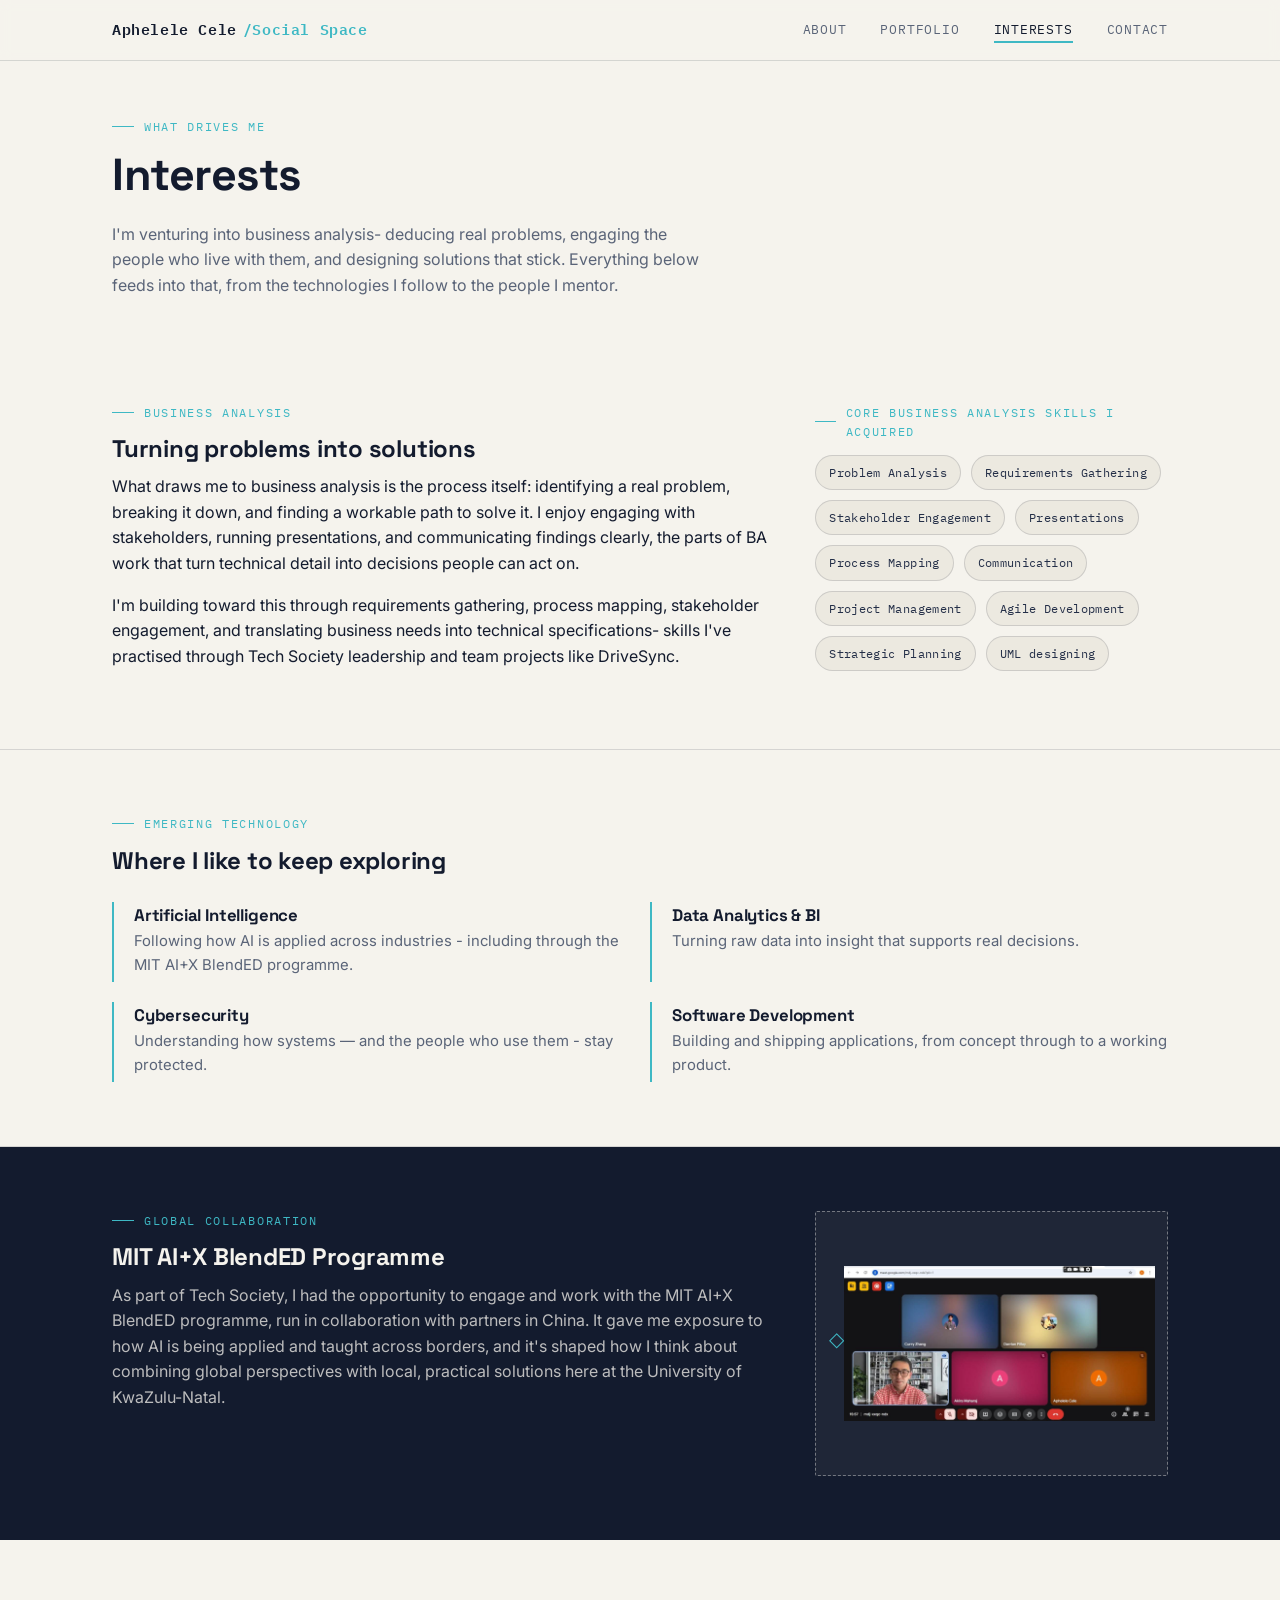
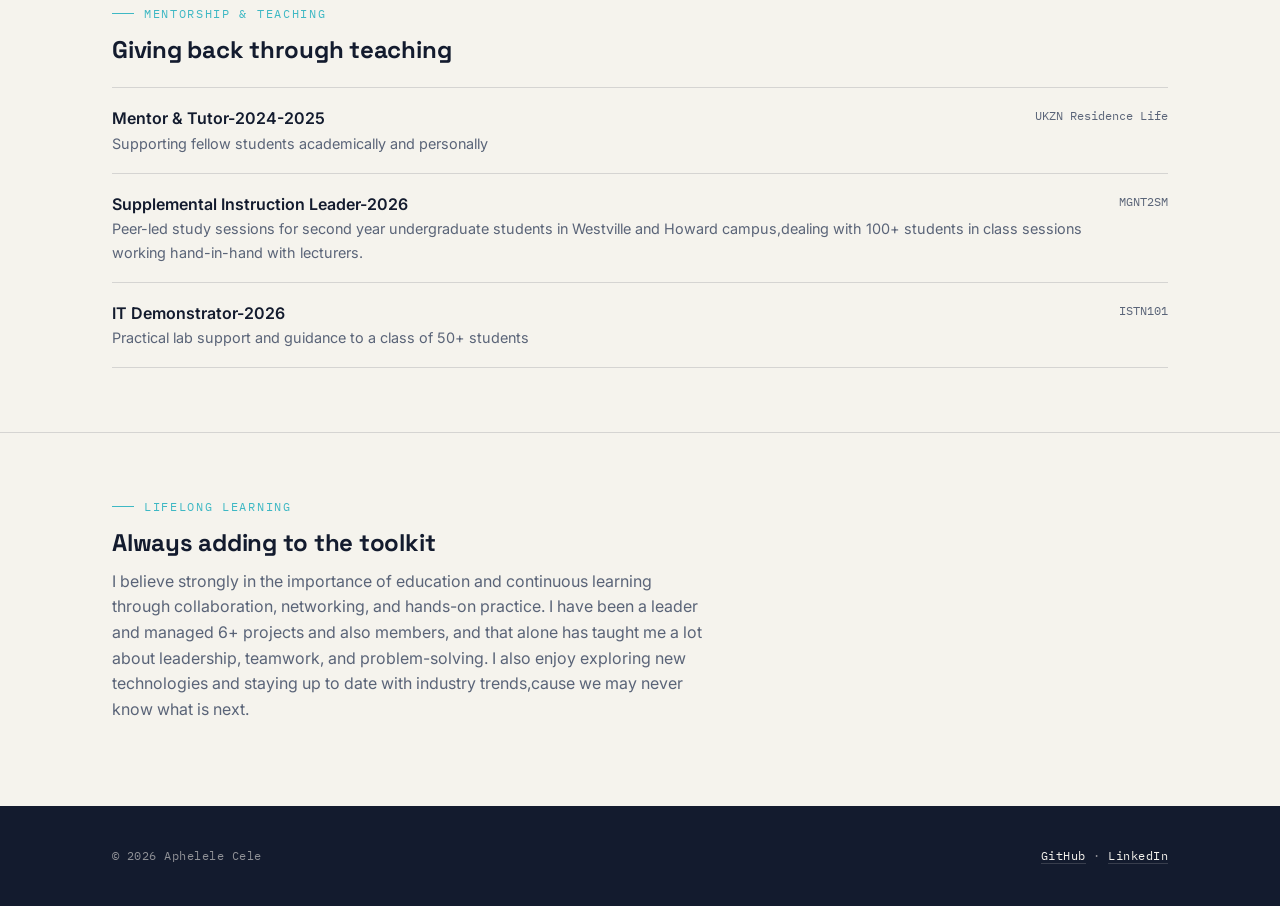
==== interests.html @ 40a5112f "Add files via upload" ====
<!DOCTYPE html>
<html lang="en">
<head>
  <meta charset="UTF-8" />
  <meta name="viewport" content="width=device-width, initial-scale=1.0" />
  <title>Interests — Aphelele Cele</title>
  <meta name="description" content="What drives Aphelele Cele — business analysis, emerging tech, mentorship, and lifelong learning." />
  <link rel="preconnect" href="https://fonts.googleapis.com">
  <link href="https://fonts.googleapis.com/css2?family=Space+Grotesk:wght@500;600;700&family=Inter:wght@400;500;600&family=IBM+Plex+Mono:wght@400;500;600&display=swap" rel="stylesheet">
  <link rel="stylesheet" href="css/style.css">
</head>
<body>

  <header class="site-header">
    <nav class="nav">
      <a href="index.html" class="logo">Aphelele Cele<span>/Social Space</span></a>
      <button class="nav-toggle" aria-label="Toggle navigation">
        <span></span><span></span><span></span>
      </button>
      <ul class="nav-links">
        <li><a href="index.html">About</a></li>
        <li><a href="portfolio.html">Portfolio</a></li>
        <li><a href="interests.html">Interests</a></li>
        <li><a href="contact.html">Contact</a></li>
      </ul>
    </nav>
  </header>

  <main>
    <section class="section" style="padding-top:56px; border-bottom:none;">
      <div class="wrap">
        <div class="eyebrow">What drives me</div>
        <h1 style="font-size:clamp(2rem,4vw,2.8rem);">Interests</h1>
        <p class="lede" style="color:var(--slate); max-width:60ch;">
          I'm venturing into business analysis- deducing real problems, engaging the people
          who live with them, and designing solutions that stick. Everything below feeds into
          that, from the technologies I follow to the people I mentor.
        </p>
      </div>
    </section>

    <!-- Business analysis focus -->
    <section class="section" style="padding-top:24px;">
      <div class="wrap two-col">
        <div>
          <div class="eyebrow">Business analysis</div>
          <h2>Turning problems into solutions</h2>
          <p>
            What draws me to business analysis is the process itself: identifying a real
            problem, breaking it down, and finding a workable path to solve it. I enjoy
            engaging with stakeholders, running presentations, and communicating findings
            clearly, the parts of BA work that turn technical detail into decisions people
            can act on.
          </p>
          <p>
            I'm building toward this through requirements gathering, process mapping,
            stakeholder engagement, and translating business needs into technical
            specifications- skills I've practised through Tech Society leadership and
            team projects like DriveSync.
          </p>
        </div>
        <div>
          <div class="eyebrow">Core Business Analysis skills I Acquired</div>
          <div class="tag-row">
              <span class="tag">Problem Analysis</span>
              <span class="tag">Requirements Gathering</span>
              <span class="tag">Stakeholder Engagement</span>
              <span class="tag">Presentations</span>
              <span class="tag">Process Mapping</span>
              <span class="tag">Communication</span>
              <span class="tag">Project Management </span>
              <span class="tag">Agile Development </span>
              <span class="tag">Strategic Planning </span>
              <span class="tag">UML designing </span>
          </div>
        </div>
      </div>
    </section>

    <!-- Tech interests -->
    <section class="section">
      <div class="wrap">
        <div class="eyebrow">Emerging technology</div>
        <h2>Where I like to keep exploring</h2>
        <div class="interest-list" style="margin-top:28px;">
          <div class="interest-item">
            <h3>Artificial Intelligence</h3>
            <p>Following how AI is applied across industries - including through the MIT AI+X BlendED programme.</p>
          </div>
          <div class="interest-item">
            <h3>Data Analytics &amp; BI</h3>
            <p>Turning raw data into insight that supports real decisions.</p>
          </div>
          <div class="interest-item">
            <h3>Cybersecurity</h3>
            <p>Understanding how systems — and the people who use them - stay protected.</p>
          </div>
          <div class="interest-item">
            <h3>Software Development</h3>
            <p>Building and shipping applications, from concept through to a working product.</p>
          </div>
        </div>
      </div>
    </section>

    <!-- MIT AI+X -->
    <section class="section" style="background:var(--ink); color:var(--paper); border-bottom:none;">
      <div class="wrap two-col">
        <div>
          <div class="eyebrow" style="color:var(--cyan);">Global collaboration</div>
          <h2 style="color:var(--paper);">MIT AI+X BlendED Programme</h2>
          <p style="color:rgba(245,243,237,0.75);">
            As part of Tech Society, I had the opportunity to engage and work with the
            MIT AI+X BlendED programme, run in collaboration with partners in China. It
            gave me exposure to how AI is being applied and taught across borders, and it's
            shaped how I think about combining global perspectives with local, practical
            solutions here at the University of KwaZulu-Natal.
          </p>
        </div>
        <div>
          <!-- PHOTO SPOT — replace with an image from the MIT AI+X programme if available -->
          <div class="photo-frame" style="aspect-ratio:4/3; border-color:rgba(245,243,237,0.4); color:rgba(245,243,237,0.6); background:rgba(245,243,237,0.05);">
              <img src="images/BlendEd.jpeg" alt="Aphelele Cele">
          </div>
        </div>
      </div>
    </section>

    <!-- Mentorship & teaching -->
    <section class="section">
      <div class="wrap">
        <div class="eyebrow">Mentorship &amp; teaching</div>
        <h2>Giving back through teaching</h2>
        <ul class="role-list" style="margin-top:24px;">
          <li>
            <div>
              <div class="role-title">Mentor &amp; Tutor-2024-2025</div>
              <div class="role-meta">Supporting fellow students academically and personally</div>
            </div>
            <div class="role-org">UKZN Residence Life</div>
          </li>
          <li>
            <div>
              <div class="role-title">Supplemental Instruction Leader-2026</div>
              <div class="role-meta">Peer-led study sessions for second year undergraduate students in Westville and Howard campus,dealing with 100+ students in class sessions working hand-in-hand with lecturers.</div>
            </div>
            <div class="role-org">MGNT2SM</div>
          </li>
          <li>
            <div>
              <div class="role-title">IT Demonstrator-2026</div>
              <div class="role-meta">Practical lab support and guidance to a class of 50+ students</div>
            </div>
            <div class="role-org">ISTN101</div>
          </li>
        </ul>
      </div>
    </section>

    <!-- Lifelong learning -->
    <section class="section">
      <div class="wrap">
        <div class="eyebrow">Lifelong learning</div>
        <h2>Always adding to the toolkit</h2>
        <p class="lede" style="color:var(--slate); max-width:60ch; margin-bottom:20px;">
            I believe strongly in the importance of education and continuous learning through
            collaboration, networking, and hands-on practice. I have been a leader and managed 6+ projects and also members, and that alone has taught me a lot about leadership, teamwork, and problem-solving. I also enjoy exploring new technologies and staying up to date with industry trends,cause we may never know what is next.
        </p>
        <div class="tag-row">
         
        </div>
      </div>
    </section>

  </main>

  <footer class="site-footer">
    <div class="wrap">
      <span class="footer-mono">© 2026 Aphelele Cele</span>
      <span class="footer-mono"><a href="https://github.com/ApheleleCele" target="_blank" rel="noopener">GitHub</a> · <a href="https://www.linkedin.com/in/aphelele-cele-b87a442ba" target="_blank" rel="noopener">LinkedIn</a></span>
    </div>
  </footer>

  <script src="js/script.js"></script>
</body>
</html>
---- css/style.css ----
/* =========================================================
   Aphelele Cele — Portfolio
   Design tokens
   ========================================================= */
:root{
  --ink:        #131B2E;   /* primary dark - text & dark sections */
  --ink-soft:   #232E47;
  --paper:      #F5F3ED;   /* light background */
  --paper-dim:  #ECE9E0;
  --slate:      #5A6478;   /* muted text */
  --cyan:       #3EB8C4;   /* primary accent - systems / data */
  --amber:      #E8A33D;   /* secondary accent - achievements */
  --line:       rgba(19,27,46,0.14);
  --line-soft:  rgba(245,243,237,0.16);

  --display:    'Space Grotesk', sans-serif;
  --body:       'Inter', sans-serif;
  --mono:       'IBM Plex Mono', monospace;

  --maxw: 1120px;
  --radius: 2px;
}

*, *::before, *::after{ box-sizing: border-box; }

html{ scroll-behavior: smooth; }

body{
  margin:0;
  background: var(--paper);
  color: var(--ink);
  font-family: var(--body);
  font-size: 16px;
  line-height: 1.6;
  -webkit-font-smoothing: antialiased;
}

img{ max-width:100%; display:block; }

a{ color: inherit; text-decoration: none; }

h1,h2,h3,h4{
  font-family: var(--display);
  line-height: 1.1;
  margin: 0 0 .5em 0;
  letter-spacing: -0.01em;
}

p{ margin: 0 0 1em 0; }

.wrap{
  max-width: var(--maxw);
  margin: 0 auto;
  padding: 0 32px;
}

.eyebrow{
  font-family: var(--mono);
  font-size: 12px;
  letter-spacing: 0.14em;
  text-transform: uppercase;
  color: var(--cyan);
  display:flex;
  align-items:center;
  gap:10px;
  margin-bottom: 14px;
}
.eyebrow::before{
  content:"";
  width: 22px;
  height: 1px;
  background: var(--cyan);
  display:inline-block;
}

/* Visible keyboard focus everywhere */
a:focus-visible, button:focus-visible, input:focus-visible, textarea:focus-visible{
  outline: 2px solid var(--cyan);
  outline-offset: 3px;
}

@media (prefers-reduced-motion: reduce){
  *{ animation-duration: 0.001ms !important; transition-duration: 0.001ms !important; scroll-behavior:auto !important;}
}

/* =========================================================
   Navigation
   ========================================================= */
.site-header{
  position: sticky;
  top:0;
  z-index: 50;
  background: rgba(245,243,237,0.92);
  backdrop-filter: blur(6px);
  border-bottom: 1px solid var(--line);
}
.nav{
  display:flex;
  align-items:center;
  justify-content: space-between;
  padding: 18px 32px;
  max-width: var(--maxw);
  margin: 0 auto;
}
.logo{
  font-family: var(--mono);
  font-weight: 600;
  font-size: 15px;
  letter-spacing: 0.04em;
  display:flex;
  align-items:baseline;
  gap:6px;
}
.logo span{ color: var(--cyan); }

.nav-links{
  display:flex;
  gap: 34px;
  list-style:none;
  margin:0; padding:0;
  font-family: var(--mono);
  font-size: 13px;
  letter-spacing: 0.06em;
  text-transform: uppercase;
}
.nav-links a{
  position: relative;
  padding-bottom: 4px;
  color: var(--slate);
  transition: color .2s ease;
}
.nav-links a:hover{ color: var(--ink); }
.nav-links a.active{ color: var(--ink); }
.nav-links a.active::after{
  content:"";
  position:absolute;
  left:0; right:0; bottom:-1px;
  height:2px;
  background: var(--cyan);
}

.nav-toggle{
  display:none;
  background:none;
  border:none;
  cursor:pointer;
  padding:6px;
}
.nav-toggle span{
  display:block;
  width:22px;
  height:2px;
  background:var(--ink);
  margin:5px 0;
}

@media (max-width: 760px){
  .nav-toggle{ display:block; }
  .nav-links{
    position:absolute;
    top:100%; left:0; right:0;
    background: var(--paper);
    border-bottom: 1px solid var(--line);
    flex-direction: column;
    gap:0;
    display:none;
  }
  .nav-links.open{ display:flex; }
  .nav-links li{ border-top:1px solid var(--line); }
  .nav-links a{ display:block; padding: 16px 32px; }
}

/* =========================================================
   Buttons
   ========================================================= */
.btn{
  display:inline-flex;
  align-items:center;
  gap:10px;
  font-family: var(--mono);
  font-size: 13px;
  letter-spacing: 0.04em;
  text-transform: uppercase;
  padding: 13px 22px;
  border: 1px solid var(--ink);
  border-radius: var(--radius);
  transition: background .2s ease, color .2s ease, transform .15s ease;
}
.btn-primary{
  background: var(--ink);
  color: var(--paper);
}
.btn-primary:hover{ background: var(--cyan); border-color: var(--cyan); color: var(--ink); transform: translateY(-1px);}
.btn-ghost{
  background: transparent;
  color: var(--ink);
}
.btn-ghost:hover{ background: var(--ink); color: var(--paper); }

/* =========================================================
   Hero (About page)
   ========================================================= */
.hero{
  padding: 72px 0 64px;
  border-bottom: 1px solid var(--line);
}
.hero .wrap{
  display:grid;
  grid-template-columns: 1.15fr 0.85fr;
  gap: 56px;
  align-items:center;
}
.hero h1{
  font-size: clamp(2.4rem, 4.4vw, 3.6rem);
}
.hero .role{
  font-family: var(--mono);
  font-size: 14px;
  color: var(--slate);
  letter-spacing: 0.03em;
  margin-bottom: 22px;
}
.hero .lede{
  max-width: 46ch;
  color: var(--ink-soft);
  font-size: 1.05rem;
}
.hero .cta-row{
  display:flex;
  gap:16px;
  margin-top: 28px;
  flex-wrap: wrap;
}

/* Photo placeholder frames — swap the div content for an <img> tag */
.photo-frame{
  border: 1.5px dashed var(--slate);
  border-radius: var(--radius);
  background: var(--paper-dim);
  display:flex;
  align-items:center;
  justify-content:center;
  text-align:center;
  color: var(--slate);
  font-family: var(--mono);
  font-size: 12px;
  letter-spacing: 0.03em;
  padding: 20px;
  position:relative;
  overflow:hidden;
}
.photo-frame::before{
  content: "◇";
  display:block;
  font-size: 20px;
  color: var(--cyan);
  margin-bottom: 8px;
}
.photo-frame.filled{ border-style: solid; padding:0; }
.photo-frame.filled::before{ display:none; }

.hero .photo-frame{ aspect-ratio: 4/5; width: 100%; }

/* =========================================================
   Leadership path — signature timeline element
   ========================================================= */
.path{
  padding: 64px 0;
  border-bottom: 1px solid var(--line);
}
.path-track{
  display:grid;
  grid-template-columns: repeat(3, 1fr);
  gap: 0;
  position:relative;
  margin-top: 40px;
}
.path-track::before{
  content:"";
  position:absolute;
  top: 9px;
  left: 8%;
  right: 8%;
  height: 1px;
  background: var(--line);
  z-index:0;
}
.path-step{ position:relative; padding-right: 24px; }
.path-dot{
  width: 18px; height: 18px;
  border-radius: 50%;
  background: var(--paper);
  border: 2px solid var(--ink);
  margin-bottom: 18px;
  position:relative;
  z-index:1;
}
.path-step:last-child .path-dot{ background: var(--cyan); border-color: var(--cyan); }
.path-year{
  font-family: var(--mono);
  font-size: 12px;
  color: var(--cyan);
  letter-spacing: 0.06em;
  margin-bottom: 6px;
}
.path-step h3{ font-size: 1.05rem; margin-bottom: 4px; }
.path-step p{ color: var(--slate); font-size: 0.92rem; max-width: 30ch; }

@media (max-width: 760px){
  .path-track{ grid-template-columns: 1fr; gap: 32px; }
  .path-track::before{ display:none; }
}

/* =========================================================
   Generic sections
   ========================================================= */
.section{ padding: 64px 0; border-bottom: 1px solid var(--line); }
.section:last-of-type{ border-bottom:none; }
.section-head{ max-width: 62ch; margin-bottom: 36px; }
.section-head h2{ font-size: clamp(1.6rem, 3vw, 2.2rem); }
.section-head .lede{ color: var(--slate); }

.two-col{
  display:grid;
  grid-template-columns: 1.3fr 0.7fr;
  gap: 48px;
  align-items:start;
}
@media (max-width: 800px){ .two-col{ grid-template-columns: 1fr; } }

/* Achievement stat cards */
.stats-grid{
  display:grid;
  grid-template-columns: repeat(4, 1fr);
  gap: 1px;
  background: var(--line);
  border: 1px solid var(--line);
}
.stat-card{
  background: var(--paper);
  padding: 26px 22px;
}
.stat-num{
  font-family: var(--display);
  font-size: 2rem;
  color: var(--ink);
}
.stat-num .unit{ color: var(--amber); font-size: 1.1rem; }
.stat-label{
  font-family: var(--mono);
  font-size: 11.5px;
  color: var(--slate);
  letter-spacing: 0.04em;
  text-transform: uppercase;
  margin-top: 6px;
}
@media (max-width: 800px){ .stats-grid{ grid-template-columns: repeat(2,1fr); } }

/* Tags */
.tag-row{ display:flex; flex-wrap:wrap; gap: 10px; }
.tag{
  font-family: var(--mono);
  font-size: 12px;
  letter-spacing: 0.03em;
  padding: 7px 13px;
  border: 1px solid var(--line);
  border-radius: 999px;
  color: var(--ink-soft);
  background: var(--paper-dim);
}

/* Photo gallery grid (About page) */
.gallery-grid{
  display:grid;
  grid-template-columns: repeat(4, 1fr);
  gap: 14px;
}
.gallery-grid .photo-frame{ aspect-ratio: 1/1; font-size: 11px; }
@media (max-width: 760px){ .gallery-grid{ grid-template-columns: repeat(2,1fr); } }

/* =========================================================
   Portfolio page — project cards
   ========================================================= */
.project-grid{
  display:grid;
  grid-template-columns: repeat(2, 1fr);
  gap: 28px;
}
@media (max-width: 800px){ .project-grid{ grid-template-columns: 1fr; } }

.project-card{
  border: 1px solid var(--line);
  background: var(--paper);
  transition: transform .2s ease, box-shadow .2s ease;
}
.project-card:hover{ transform: translateY(-3px); box-shadow: 0 14px 28px rgba(19,27,46,0.08); }
.project-thumb{ height: 190px; }
.project-thumb .photo-frame{ height:100%; border-radius:0; border-width:0 0 1px 0; border-style:dashed; }
    .project-thumb img {
        width: 100%;
        height: 100%;
        object-fit: cover;
        display: block;
    }
.project-body{ padding: 24px; }
.project-tag{
  font-family: var(--mono);
  font-size: 11px;
  color: var(--cyan);
  text-transform: uppercase;
  letter-spacing: 0.08em;
  margin-bottom: 10px;
}
.project-body h3{ font-size: 1.2rem; margin-bottom: 8px; }
.project-body p{ color: var(--slate); font-size: 0.95rem; }
.project-link{
  font-family: var(--mono);
  font-size: 12.5px;
  color: var(--ink);
  border-bottom: 1px solid var(--ink);
  padding-bottom: 2px;
}
.project-link:hover{ color: var(--cyan); border-color: var(--cyan); }

/* =========================================================
   Interests page
   ========================================================= */
.interest-list{
  display:grid;
  grid-template-columns: repeat(2,1fr);
  gap: 20px;
}
@media (max-width: 760px){ .interest-list{ grid-template-columns: 1fr; } }
.interest-item{
  border-left: 2px solid var(--cyan);
  padding: 4px 0 4px 20px;
}
.interest-item h3{ font-size: 1.05rem; margin-bottom: 6px; }
.interest-item p{ color: var(--slate); font-size: 0.93rem; margin-bottom:0; }

.role-list{ list-style:none; margin:0; padding:0; }
.role-list li{
  display:flex; justify-content:space-between; gap: 20px;
  padding: 18px 0;
  border-bottom: 1px solid var(--line);
}
.role-list li:first-child{ border-top: 1px solid var(--line); }
.role-title{ font-weight: 600; }
.role-meta{ color: var(--slate); font-size: 0.9rem; }
.role-org{
  font-family: var(--mono);
  font-size: 12px;
  color: var(--slate);
  text-align:right;
  white-space: nowrap;
}

/* =========================================================
   Contact page
   ========================================================= */
.contact-grid{
  display:grid;
  grid-template-columns: 0.9fr 1.1fr;
  gap: 56px;
}
@media (max-width: 800px){ .contact-grid{ grid-template-columns: 1fr; } }

.contact-card{
  display:flex;
  align-items:center;
  gap:16px;
  padding: 18px 0;
  border-bottom: 1px solid var(--line);
}
.contact-card:first-child{ border-top: 1px solid var(--line); }
.contact-icon{
  font-family: var(--mono);
  font-size: 13px;
  color: var(--cyan);
  width: 68px;
  flex-shrink:0;
  text-transform: uppercase;
  letter-spacing: 0.06em;
}
.contact-value{ font-size: 1rem; }
.contact-value a:hover{ color: var(--cyan); }

form.contact-form{ display:flex; flex-direction:column; gap:18px; }
.field label{
  display:block;
  font-family: var(--mono);
  font-size: 11.5px;
  text-transform: uppercase;
  letter-spacing: 0.06em;
  color: var(--slate);
  margin-bottom: 8px;
}
.field input, .field textarea{
  width:100%;
  border: 1px solid var(--line);
  background: var(--paper);
  padding: 13px 14px;
  font-family: var(--body);
  font-size: 15px;
  color: var(--ink);
  border-radius: var(--radius);
}
.field input:focus, .field textarea:focus{ border-color: var(--cyan); }
.field textarea{ resize: vertical; min-height: 130px; }
.form-note{ font-size: 0.85rem; color: var(--slate); }

/* =========================================================
   Footer
   ========================================================= */
.site-footer{
  background: var(--ink);
  color: var(--paper);
  padding: 40px 0;
}
.site-footer .wrap{
  display:flex;
  justify-content: space-between;
  align-items:center;
  flex-wrap:wrap;
  gap: 16px;
}
.site-footer a{ color: var(--paper); border-bottom: 1px solid var(--line-soft); }
.site-footer a:hover{ color: var(--cyan); border-color: var(--cyan); }
.footer-mono{
  font-family: var(--mono);
  font-size: 12px;
  color: rgba(245,243,237,0.55);
  letter-spacing: 0.04em;
}
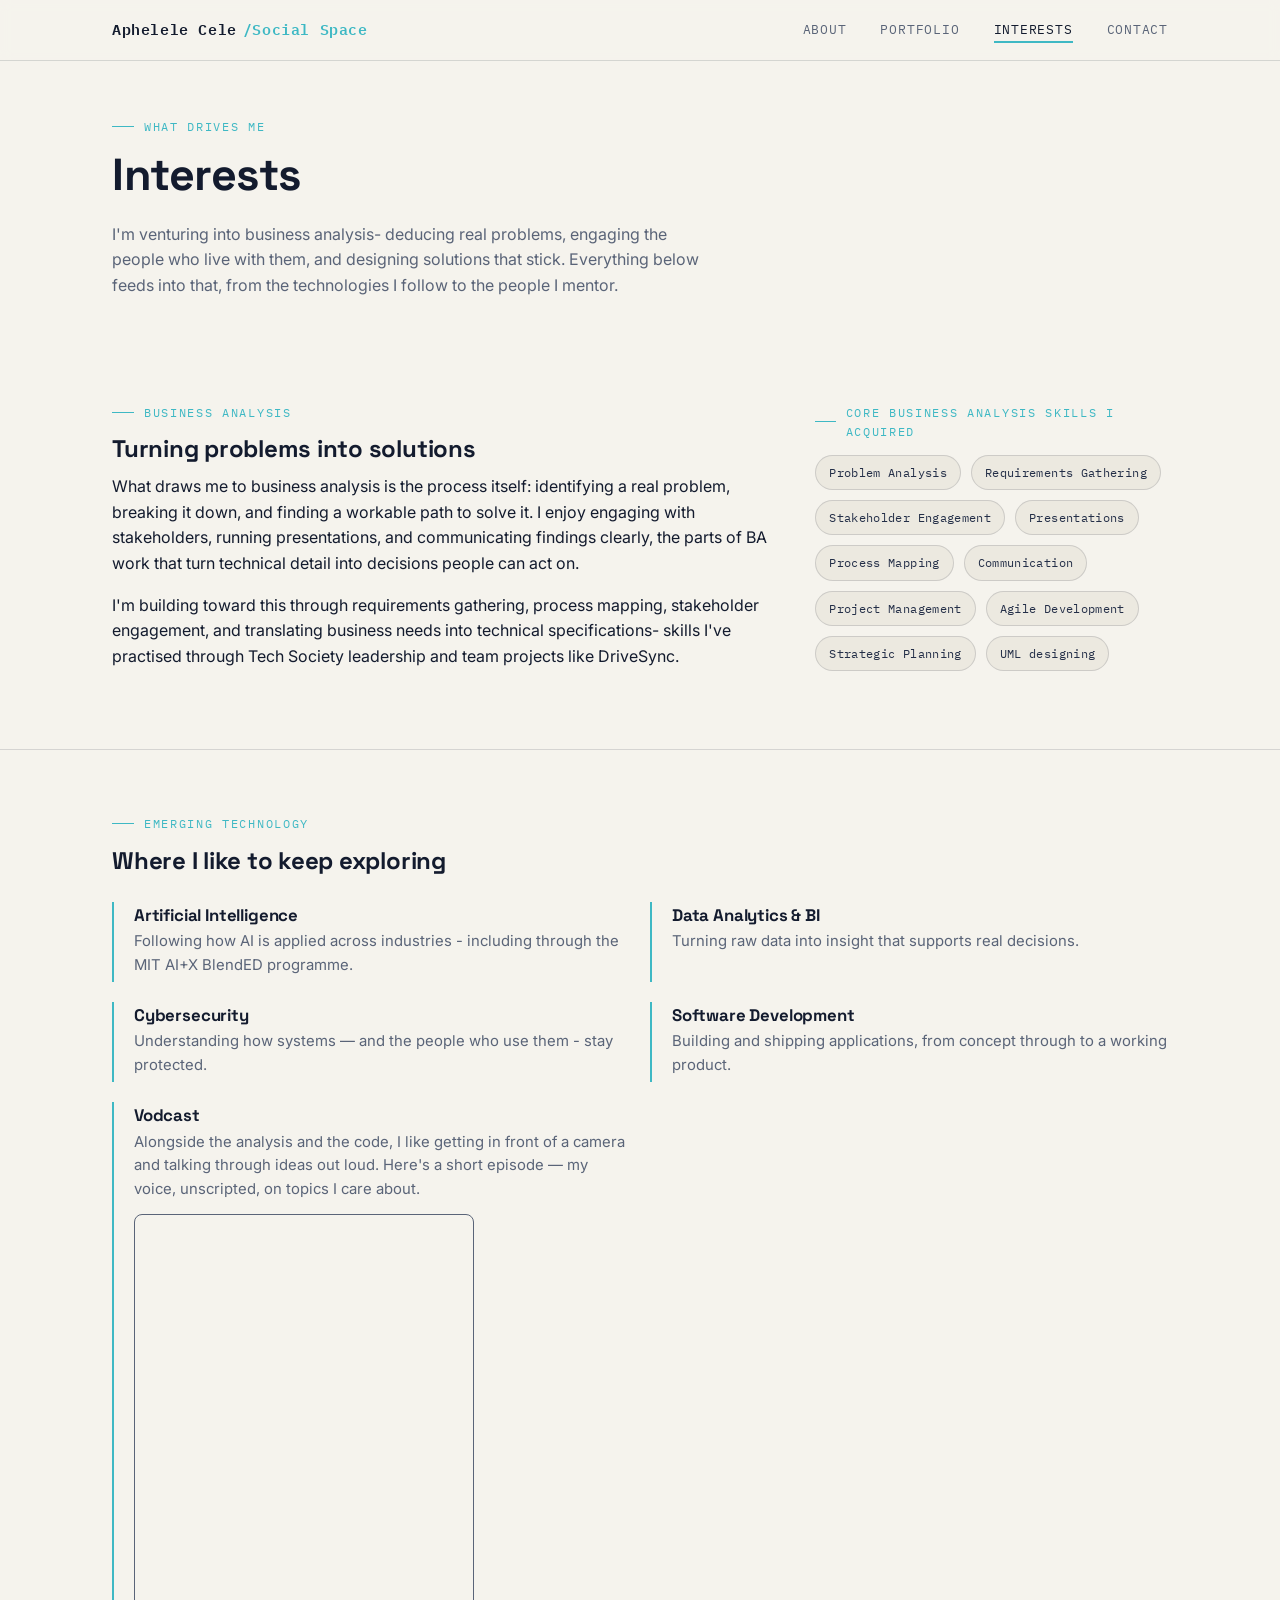
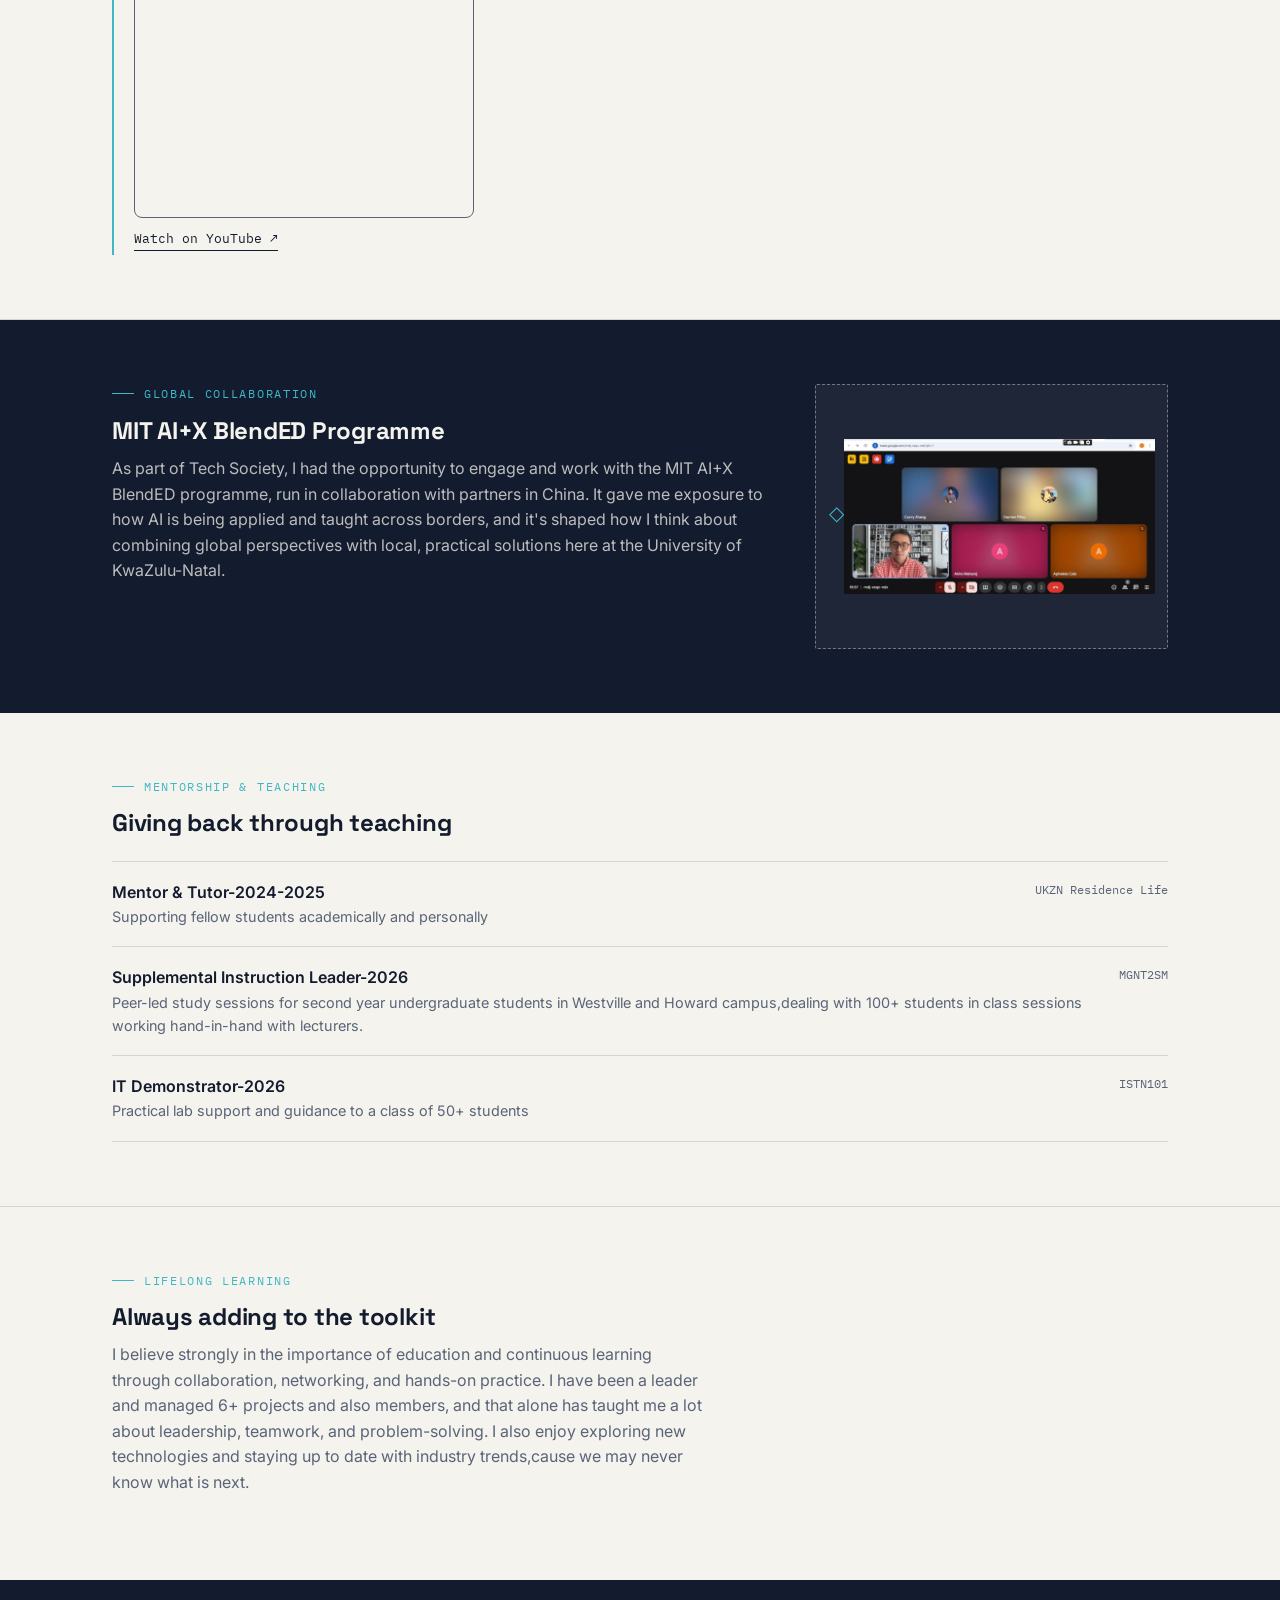
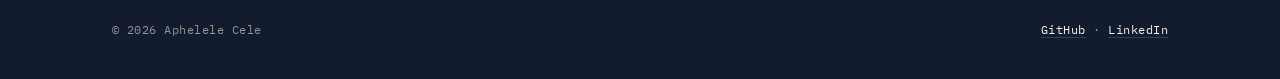
==== commit 8cbf3cb7: "push ytb" ====
--- a/interests.html
+++ b/interests.html
@@ -83,22 +83,40 @@
         <div class="eyebrow">Emerging technology</div>
         <h2>Where I like to keep exploring</h2>
         <div class="interest-list" style="margin-top:28px;">
-          <div class="interest-item">
-            <h3>Artificial Intelligence</h3>
-            <p>Following how AI is applied across industries - including through the MIT AI+X BlendED programme.</p>
-          </div>
-          <div class="interest-item">
-            <h3>Data Analytics &amp; BI</h3>
-            <p>Turning raw data into insight that supports real decisions.</p>
-          </div>
-          <div class="interest-item">
-            <h3>Cybersecurity</h3>
-            <p>Understanding how systems — and the people who use them - stay protected.</p>
-          </div>
-          <div class="interest-item">
-            <h3>Software Development</h3>
-            <p>Building and shipping applications, from concept through to a working product.</p>
-          </div>
+            <div class="interest-item">
+                <h3>Artificial Intelligence</h3>
+                <p>Following how AI is applied across industries - including through the MIT AI+X BlendED programme.</p>
+            </div>
+            <div class="interest-item">
+                <h3>Data Analytics &amp; BI</h3>
+                <p>Turning raw data into insight that supports real decisions.</p>
+            </div>
+            <div class="interest-item">
+                <h3>Cybersecurity</h3>
+                <p>Understanding how systems — and the people who use them - stay protected.</p>
+            </div>
+            <div class="interest-item">
+                <h3>Software Development</h3>
+                <p>Building and shipping applications, from concept through to a working product.</p>
+            </div>
+            <div class="interest-item">
+                <h3>Vodcast</h3>
+                <p>
+                    Alongside the analysis and the code, I like getting in front of a camera and talking
+                    through ideas out loud. Here's a short episode — my voice, unscripted, on topics I care about.
+                </p>
+                <div style="max-width:340px; margin-top:12px;">
+                    <iframe width="100%"
+                            style="aspect-ratio:9/16; border-radius:8px; border:1.5px solid var(--slate); display:block;"
+                            src="https://www.youtube.com/embed/5eqq0TqDTuA"
+                            title="Aphelele Cele — Vodcast"
+                            frameborder="0"
+                            allow="accelerometer; autoplay; clipboard-write; encrypted-media; gyroscope; picture-in-picture; web-share"
+                            allowfullscreen>
+                    </iframe>
+                </div>
+                <a class="project-link" href="https://youtube.com/shorts/5eqq0TqDTuA?si=cre-XVjkfOqxpcsk" target="_blank" rel="noopener" style="display:inline-block; margin-top:10px;">Watch on YouTube ↗</a>
+            </div>
         </div>
       </div>
     </section>
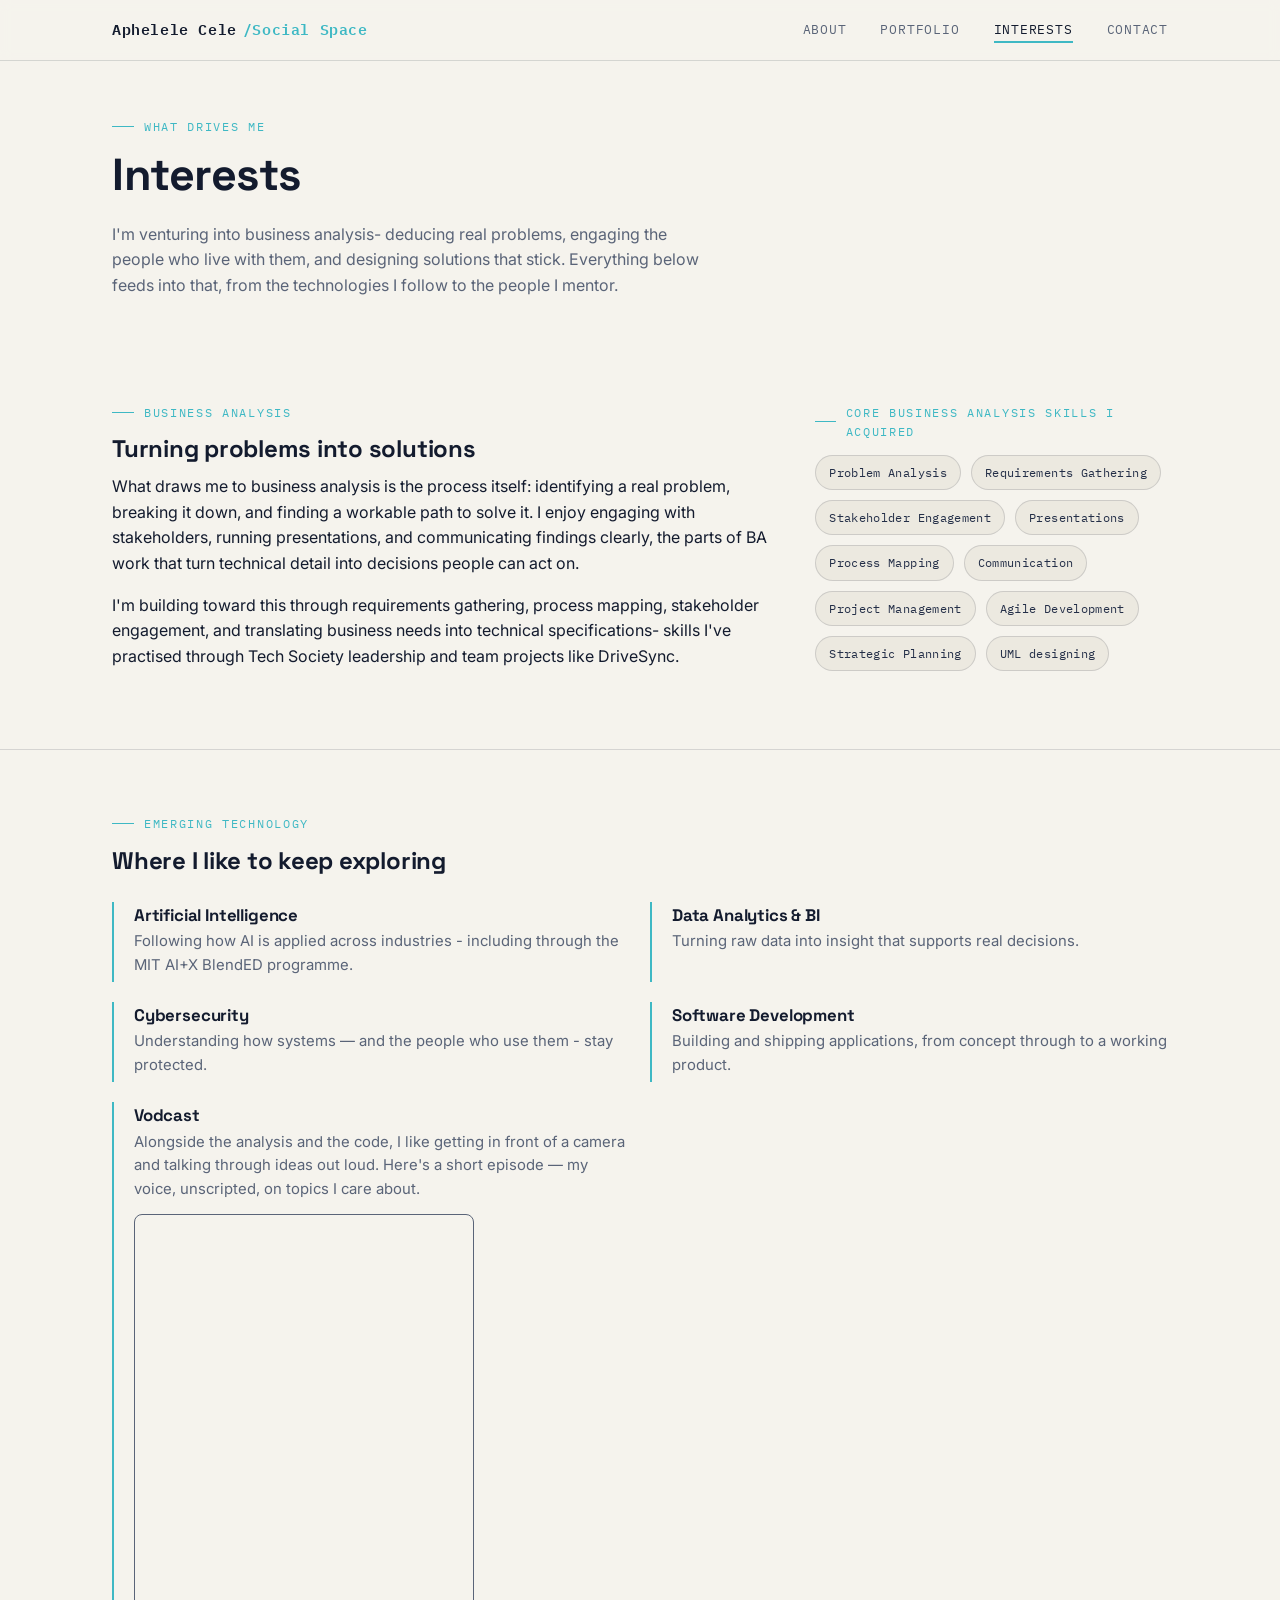
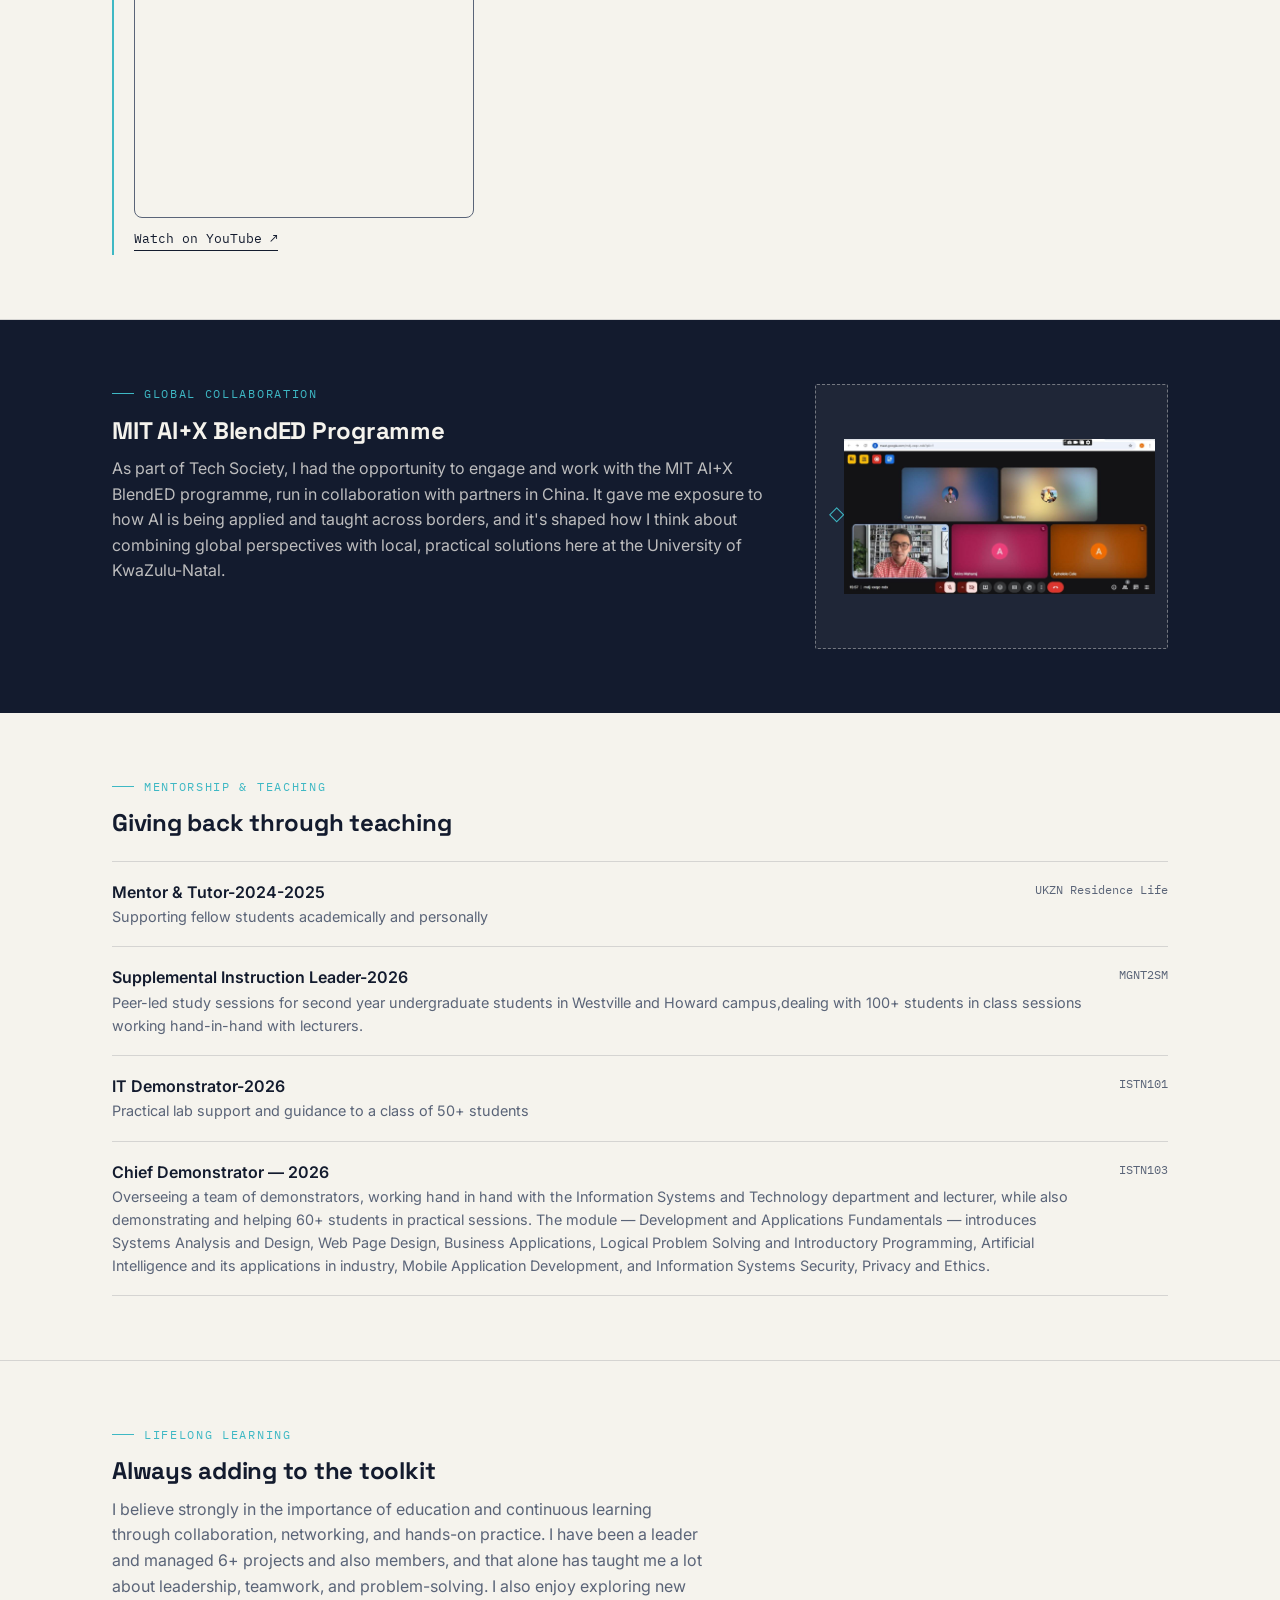
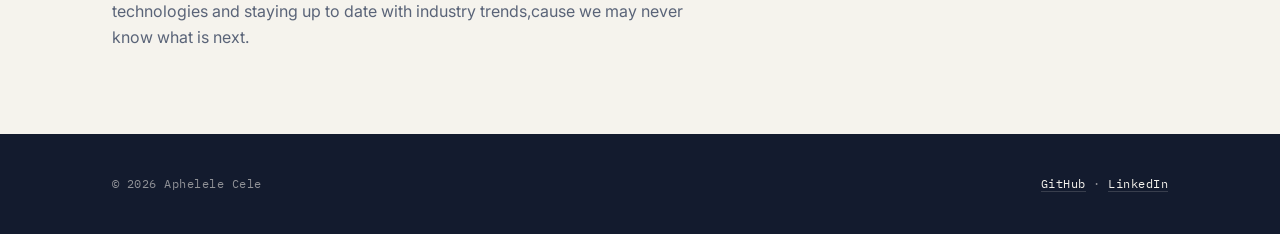
==== commit e9bf70cf: "push interests" ====
--- a/interests.html
+++ b/interests.html
@@ -150,27 +150,42 @@
         <div class="eyebrow">Mentorship &amp; teaching</div>
         <h2>Giving back through teaching</h2>
         <ul class="role-list" style="margin-top:24px;">
-          <li>
-            <div>
-              <div class="role-title">Mentor &amp; Tutor-2024-2025</div>
-              <div class="role-meta">Supporting fellow students academically and personally</div>
-            </div>
-            <div class="role-org">UKZN Residence Life</div>
-          </li>
-          <li>
-            <div>
-              <div class="role-title">Supplemental Instruction Leader-2026</div>
-              <div class="role-meta">Peer-led study sessions for second year undergraduate students in Westville and Howard campus,dealing with 100+ students in class sessions working hand-in-hand with lecturers.</div>
-            </div>
-            <div class="role-org">MGNT2SM</div>
-          </li>
-          <li>
-            <div>
-              <div class="role-title">IT Demonstrator-2026</div>
-              <div class="role-meta">Practical lab support and guidance to a class of 50+ students</div>
-            </div>
-            <div class="role-org">ISTN101</div>
-          </li>
+            <li>
+                <div>
+                    <div class="role-title">Mentor &amp; Tutor-2024-2025</div>
+                    <div class="role-meta">Supporting fellow students academically and personally</div>
+                </div>
+                <div class="role-org">UKZN Residence Life</div>
+            </li>
+            <li>
+                <div>
+                    <div class="role-title">Supplemental Instruction Leader-2026</div>
+                    <div class="role-meta">Peer-led study sessions for second year undergraduate students in Westville and Howard campus,dealing with 100+ students in class sessions working hand-in-hand with lecturers.</div>
+                </div>
+                <div class="role-org">MGNT2SM</div>
+            </li>
+            <li>
+                <div>
+                    <div class="role-title">IT Demonstrator-2026</div>
+                    <div class="role-meta">Practical lab support and guidance to a class of 50+ students</div>
+                </div>
+                <div class="role-org">ISTN101</div>
+            </li>
+            <li>
+                <div>
+                    <div class="role-title">Chief Demonstrator — 2026</div>
+                    <div class="role-meta">
+                        Overseeing a team of demonstrators, working hand in hand with the Information
+                        Systems and Technology department and lecturer, while also demonstrating and
+                        helping 60+ students in practical sessions. The module — Development and
+                        Applications Fundamentals — introduces Systems Analysis and Design, Web Page
+                        Design, Business Applications, Logical Problem Solving and Introductory
+                        Programming, Artificial Intelligence and its applications in industry, Mobile
+                        Application Development, and Information Systems Security, Privacy and Ethics.
+                    </div>
+                </div>
+                <div class="role-org">ISTN103</div>
+            </li>
         </ul>
       </div>
     </section>
